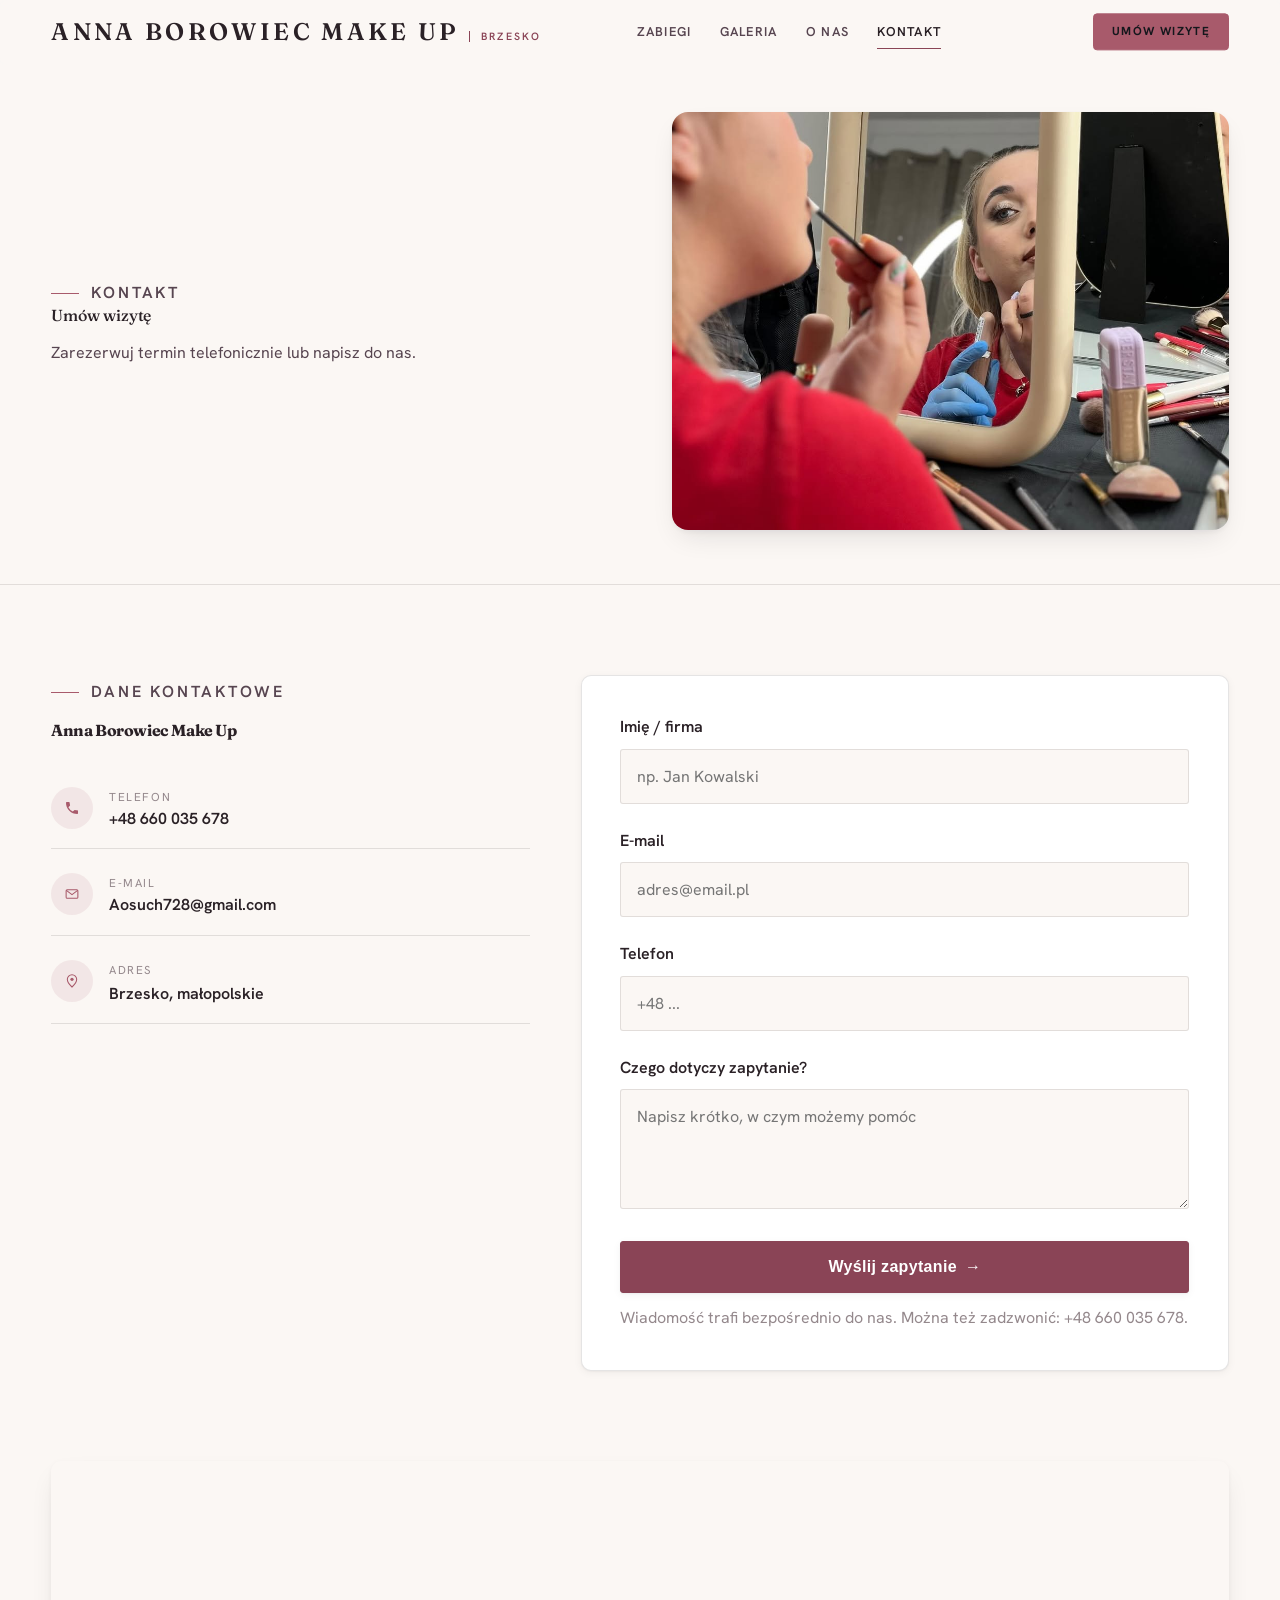
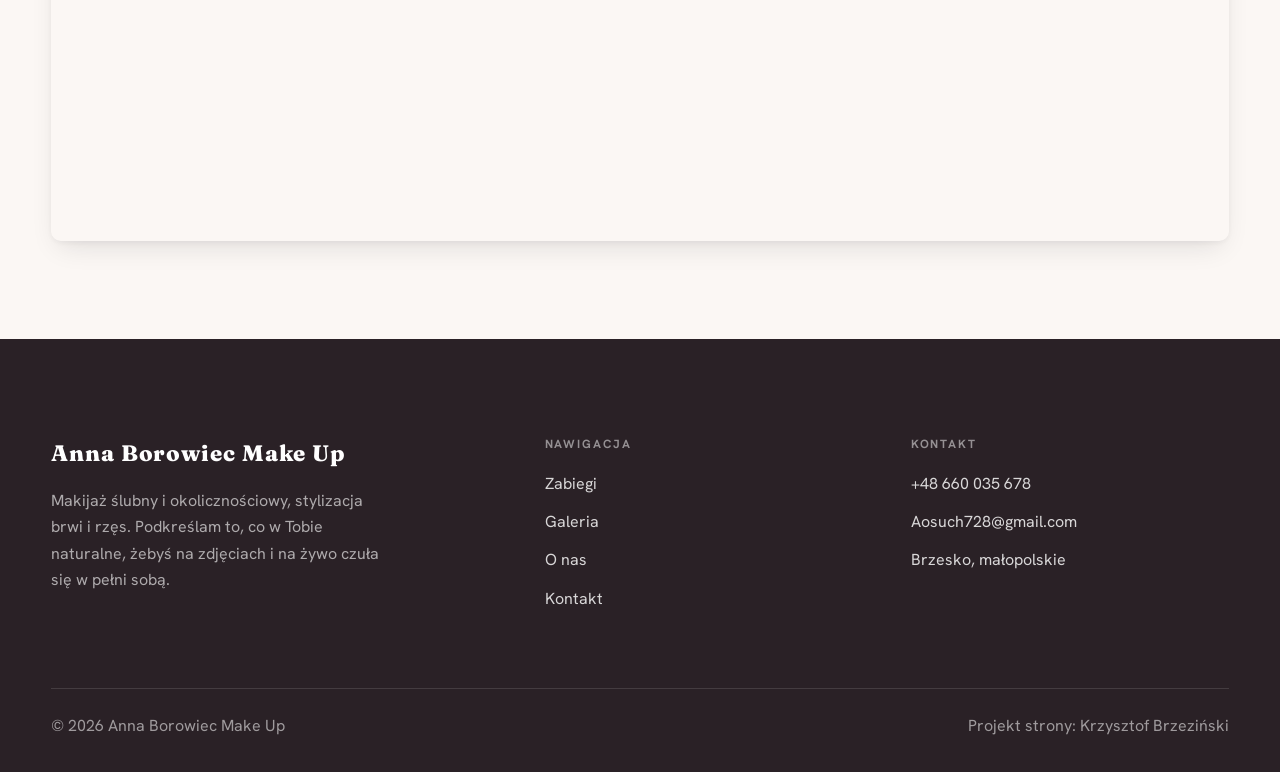
==== kontakt.html @ dfd79455 "Strona demo: anna-borowiec-makeup" ====
<!DOCTYPE html>
<html lang="pl">
<head>
<meta charset="UTF-8">
<meta name="viewport" content="width=device-width, initial-scale=1.0">
<title>Kontakt - Anna Borowiec Make Up</title>
<meta name="description" content="Kontakt Anna Borowiec Make Up - Brzesko, małopolskie">
<link rel="preconnect" href="https://fonts.googleapis.com">
<link rel="preconnect" href="https://fonts.gstatic.com" crossorigin>
<link href="https://fonts.googleapis.com/css2?family=Fraunces:wght@500;600;700&family=Hanken+Grotesk:wght@400;500;600&display=swap" rel="stylesheet">
<link rel="stylesheet" href="assets/styles.css">
</head>
<body>

<header class="nav">
  <div class="wrap nav-inner">
    <a class="brand" href="index.html"><span class="name">Anna Borowiec Make Up</span><span class="sub">Brzesko</span></a>
    <nav class="nav-links">
      <a href="oferta.html">Zabiegi</a>
      <a href="realizacje.html">Galeria</a>
      <a href="o-nas.html">O nas</a>
      <a href="kontakt.html" class="active">Kontakt</a>
      <a href="kontakt.html" class="btn btn-accent">Umów wizytę</a>
    </nav>
    <button class="nav-toggle" aria-label="Menu"><span></span><span></span><span></span></button>
  </div>
</header>

<section class="pagehead pagehead-soft">
  <div class="wrap">
    <figure class="ph-fig reveal"><img src="img/about.jpg" alt="Anna Borowiec Make Up - Umów wizytę" loading="lazy"></figure>
    <div class="ph-copy reveal">
      <span class="eyebrow">Kontakt</span>
      <h1>Umów wizytę</h1>
      <p>Zarezerwuj termin telefonicznie lub napisz do nas.</p>
    </div>
  </div>
</section>
<section>
  <div class="wrap contact-grid">
    <div class="reveal">
      <span class="eyebrow">Dane kontaktowe</span>
      <h2 style="margin:var(--space-4) 0 var(--space-6)">Anna Borowiec Make Up</h2>
      <div class="info-list">
        <div class="info-row"><div class="ic"><svg class="ico-tel" width="16" height="16" viewBox="0 0 24 24" fill="none" aria-hidden="true"><path d="M6.6 10.8a15.5 15.5 0 0 0 6.6 6.6l2.2-2.2a1 1 0 0 1 1-.24 11.4 11.4 0 0 0 3.6.58 1 1 0 0 1 1 1V20a1 1 0 0 1-1 1A17 17 0 0 1 3 4a1 1 0 0 1 1-1h3.5a1 1 0 0 1 1 1c0 1.25.2 2.46.58 3.6a1 1 0 0 1-.25 1l-2.23 2.2Z" fill="currentColor"/></svg></div><div><div class="lbl">Telefon</div><a class="val" href="tel:+48660035678">+48 660 035 678</a></div></div>
        <div class="info-row"><div class="ic"><svg class="ico-mail" width="16" height="16" viewBox="0 0 24 24" fill="none" aria-hidden="true"><rect x="3.2" y="5.5" width="17.6" height="13" rx="1.6" stroke="currentColor" stroke-width="1.6"/><path d="M4 7l8 6 8-6" stroke="currentColor" stroke-width="1.6" stroke-linecap="round" stroke-linejoin="round"/></svg></div><div><div class="lbl">E-mail</div><a class="val" href="mailto:Aosuch728@gmail.com">Aosuch728@gmail.com</a></div></div>
        <div class="info-row"><div class="ic"><svg class="ico-pin" width="16" height="16" viewBox="0 0 24 24" fill="none" aria-hidden="true"><path d="M12 21s7-6.1 7-11.5A7 7 0 0 0 5 9.5C5 14.9 12 21 12 21Z" stroke="currentColor" stroke-width="1.6" fill="none"/><circle cx="12" cy="9.5" r="2.4" fill="currentColor"/></svg></div><div><div class="lbl">Adres</div><div class="val">Brzesko, małopolskie</div></div></div>
      </div>
    </div>
    <div class="reveal">
      <form class="form" action="https://formsubmit.co/Aosuch728@gmail.com" method="POST">
        <input type="hidden" name="_subject" value="Zapytanie ze strony Anna Borowiec Make Up">
        <input type="hidden" name="_captcha" value="false">
        <input type="hidden" name="_template" value="table">
        <div class="fld"><label for="name">Imię / firma</label><input id="name" name="name" type="text" placeholder="np. Jan Kowalski" required></div>
        <div class="fld"><label for="email">E-mail</label><input id="email" name="email" type="email" placeholder="adres@email.pl" required></div>
        <div class="fld"><label for="phone">Telefon</label><input id="phone" name="phone" type="tel" placeholder="+48 ..."></div>
        <div class="fld"><label for="msg">Czego dotyczy zapytanie?</label><textarea id="msg" name="message" placeholder="Napisz krótko, w czym możemy pomóc" required></textarea></div>
        <button type="submit" class="btn btn-accent" style="width:100%;justify-content:center">Wyślij zapytanie <span class="arr">→</span></button>
        <p class="note">Wiadomość trafi bezpośrednio do nas. Można też zadzwonić: +48 660 035 678.</p>
      </form>
    </div>
  </div>
</section>
<section style="padding-top:0">
  <div class="wrap reveal">
    <iframe class="map" title="Anna Borowiec Make Up - Brzesko" src="https://maps.google.com/maps?q=Anna%20Borowiec%20Make%20Up%20Brzesko&z=15&output=embed" loading="lazy" referrerpolicy="no-referrer-when-downgrade"></iframe>
  </div>
</section>

<footer>
  <div class="wrap">
    <div class="foot-grid">
      <div class="foot-brand">
        <div class="name">Anna Borowiec Make Up</div>
        <p>Makijaż ślubny i okolicznościowy, stylizacja brwi i rzęs. Podkreślam to, co w Tobie naturalne, żebyś na zdjęciach i na żywo czuła się w pełni sobą.</p>
      </div>
      <div class="foot-col">
        <h4>Nawigacja</h4>
        <a href="oferta.html">Zabiegi</a>
        <a href="realizacje.html">Galeria</a>
        <a href="o-nas.html">O nas</a>
        <a href="kontakt.html">Kontakt</a>
      </div>
      <div class="foot-col">
        <h4>Kontakt</h4>
        <a href="tel:+48660035678">+48 660 035 678</a>
        <a href="mailto:Aosuch728@gmail.com">Aosuch728@gmail.com</a>
        <p>Brzesko, małopolskie</p>
      </div>
    </div>
    <div class="foot-bot">
      <span>© 2026 Anna Borowiec Make Up</span>
      <span>Projekt strony: Krzysztof Brzeziński</span>
    </div>
  </div>
</footer>
<div class="sticky-reserve"><a class="sr-book" href="kontakt.html">Umów wizytę</a><a class="sr-call" href="tel:+48660035678" aria-label="Zadzwoń"><svg class="ico-tel" width="16" height="16" viewBox="0 0 24 24" fill="none" aria-hidden="true"><path d="M6.6 10.8a15.5 15.5 0 0 0 6.6 6.6l2.2-2.2a1 1 0 0 1 1-.24 11.4 11.4 0 0 0 3.6.58 1 1 0 0 1 1 1V20a1 1 0 0 1-1 1A17 17 0 0 1 3 4a1 1 0 0 1 1-1h3.5a1 1 0 0 1 1 1c0 1.25.2 2.46.58 3.6a1 1 0 0 1-.25 1l-2.23 2.2Z" fill="currentColor"/></svg></a></div>

<script src="assets/main.js"></script>
</body>
</html>
---- assets/styles.css ----
/* ============================================================
   STOLBASZ — premium, architektoniczny B2B fit-out
   Jasna paleta, zero brązu. System wg premium-web-craft.
   Projekt strony: Krzysztof Brzeziński
   ============================================================ */

:root{
  /* PALETA — jasna, architektoniczna, chłodna */
  --paper:#FBF7F4;          /* główne tło */
  --paper-2:#F1E7E4;        /* sekcje alternatywne (chłodny jasny szary) */
  --paper-3:#F1E7E4;        /* delikatne wypełnienia */
  --ink:#2A2126;            /* tekst główny — chłodny grafit */
  --ink-soft:#574550;       /* nagłówki drugorzędne */
  --muted:#94888C;          /* tekst poboczny */
  --line:rgba(42,33,38,.12);/* hairline */
  --accent:#A85A6B;         /* stonowany petrol-slate — jedyny akcent */
  --accent-d:#8A4456;
  --accent-soft:rgba(168,90,107,.10);
  --dark:#2A2126;           /* sekcje ciemne (stopka/CTA) */

  /* ODSTĘPY — skala 4/8 */
  --space-1:4px; --space-2:8px; --space-3:12px; --space-4:16px; --space-5:24px;
  --space-6:32px; --space-7:48px; --space-8:64px; --space-9:96px; --space-10:128px;

  /* TYPOGRAFIA — fluid clamp() */
  --text-sm:clamp(.82rem,.8rem+.1vw,.9rem);
  --text-base:clamp(1rem,.97rem+.15vw,1.1rem);
  --text-lg:clamp(1.12rem,1.05rem+.3vw,1.3rem);
  --text-h3:clamp(1.2rem,1.1rem+.5vw,1.5rem);
  --text-h2:clamp(1.9rem,1.5rem+1.9vw,2.8rem);
  --text-h1:clamp(2.6rem,1.9rem+3.6vw,4.6rem);

  /* PROMIENIE — architektoniczne, raczej ostre */
  --r-sm:3px; --r-md:6px; --r-lg:10px;

  /* RUCH */
  --ease:cubic-bezier(.25,.46,.45,.94); --dur:.24s;

  /* CIENIE — miękkie, warstwowe */
  --sh-sm:0 1px 2px rgba(16,24,32,.04), 0 2px 8px rgba(16,24,32,.05);
  --sh-md:0 2px 6px rgba(16,24,32,.05), 0 12px 28px -8px rgba(16,24,32,.12);
  --sh-lg:0 6px 14px rgba(16,24,32,.07), 0 26px 56px -18px rgba(16,24,32,.22);

  --hairline:1px solid var(--line);

  --font-display:'Fraunces',serif;
  --font-body:'Hanken Grotesk',sans-serif;
}

*{box-sizing:border-box;margin:0;padding:0}
html{scroll-behavior:smooth}
body{
  font-family:var(--font-body);
  font-size:var(--text-base);
  line-height:1.65;
  color:var(--ink);
  background:var(--paper);
  -webkit-font-smoothing:antialiased;
  text-rendering:optimizeLegibility;
}
img{max-width:100%;display:block}
a{color:inherit;text-decoration:none}

.wrap{width:min(92%,1180px);margin-inline:auto}
section{padding-block:clamp(52px,6.5vw,96px)}

h1,h2,h3{font-family:var(--font-display);font-weight:700;line-height:1.08;letter-spacing:-.02em;color:var(--ink)}
h1{font-size:var(--text-h1);letter-spacing:-.035em}
h2{font-size:var(--text-h2);letter-spacing:-.025em}
h3{font-size:var(--text-h3)}
p{max-width:65ch}

.eyebrow{
  font-family:var(--font-body);
  font-size:var(--text-sm);
  font-weight:600;
  letter-spacing:.18em;
  text-transform:uppercase;
  color:var(--accent);
  display:inline-flex;align-items:center;gap:var(--space-3);
}
.eyebrow::before{content:"";width:28px;height:1px;background:var(--accent);display:inline-block}

.muted{color:var(--muted)}
.lead{font-size:var(--text-lg);line-height:1.55;color:var(--ink-soft);max-width:50ch}

/* ---------- BUTTONS ---------- */
.btn{
  display:inline-flex;align-items:center;gap:var(--space-2);
  font-weight:600;font-size:var(--text-sm);letter-spacing:.02em;
  padding:var(--space-4) var(--space-6);
  border-radius:var(--r-sm);
  transition:transform var(--dur) var(--ease),box-shadow var(--dur) var(--ease),background var(--dur) var(--ease);
  cursor:pointer;border:1px solid transparent;
}
.btn-accent{background:var(--accent);color:#fff;box-shadow:var(--sh-sm)}
.btn-accent:hover{background:var(--accent-d);transform:translateY(-2px);box-shadow:var(--sh-md)}
.btn-accent:active{transform:translateY(0);box-shadow:var(--sh-sm)}
.btn-ghost{background:transparent;color:var(--ink);border-color:var(--line)}
.btn-ghost:hover{border-color:var(--accent);color:var(--accent);transform:translateY(-2px)}
.btn-light{background:#fff;color:var(--ink);box-shadow:var(--sh-sm)}
.btn-light:hover{transform:translateY(-2px);box-shadow:var(--sh-md)}
.btn .arr{transition:transform var(--dur) var(--ease)}
.btn:hover .arr{transform:translateX(4px)}

/* ---------- NAV ---------- */
.nav{
  position:sticky;top:0;z-index:50;
  background:color-mix(in srgb,var(--paper) 88%,transparent);
  backdrop-filter:saturate(140%) blur(10px);
  border-bottom:var(--hairline);
}
.nav-inner{display:flex;align-items:center;justify-content:space-between;height:72px}
.brand{display:flex;flex-direction:column;line-height:1}
.brand .name{font-family:var(--font-display);font-weight:800;font-size:1.35rem;letter-spacing:.04em}
.brand .sub{font-size:.62rem;letter-spacing:.34em;text-transform:uppercase;color:var(--muted);margin-top:5px}
.nav-links{display:flex;align-items:center;gap:var(--space-6)}
.nav-links a{font-size:var(--text-sm);font-weight:500;color:var(--ink-soft);position:relative;padding-block:4px;transition:color var(--dur) var(--ease)}
.nav-links a::after{content:"";position:absolute;left:0;bottom:0;width:0;height:1.5px;background:var(--accent);transition:width var(--dur) var(--ease)}
.nav-links a:hover,.nav-links a.active{color:var(--ink)}
.nav-links a:hover::after,.nav-links a.active::after{width:100%}
.nav-links .btn{padding:var(--space-2) var(--space-5)}
/* przyciski w nav: właściwy kolor (przebij .nav-links a) + bez podkreślenia */
.nav-links a.btn-accent{color:#fff}
.nav-links a.btn-ghost,.nav-links a.btn-light{color:var(--ink)}
.nav-links a.btn::after{display:none}
.nav-toggle{display:none;background:none;border:none;cursor:pointer;flex-direction:column;gap:5px;padding:8px}
.nav-toggle span{width:24px;height:2px;background:var(--ink);transition:var(--dur)}

/* ---------- HERO (split) ---------- */
.hero{position:relative;overflow:hidden;border-bottom:var(--hairline)}
.hero-grid{display:grid;grid-template-columns:1.05fr .95fr;gap:clamp(24px,4vw,60px);align-items:center;
  padding-block:clamp(36px,4.5vw,64px)}
.hero-copy .eyebrow{margin-bottom:var(--space-5)}
.hero-copy h1{margin-bottom:var(--space-5)}
.hero-copy .lead{margin-bottom:var(--space-7)}
.hero-actions{display:flex;flex-wrap:wrap;gap:var(--space-4)}
.hero-art{position:relative;aspect-ratio:4/3;border-radius:var(--r-lg);overflow:hidden;box-shadow:var(--sh-lg)}
.hero-art img{width:100%;height:100%;object-fit:cover}
.hero-art::after{content:"";position:absolute;inset:0;background:linear-gradient(180deg,transparent 55%,rgba(18,24,28,.28))}
.hero-badge{position:absolute;left:var(--space-5);bottom:var(--space-5);z-index:2;
  background:rgba(252,252,251,.94);backdrop-filter:blur(4px);
  border-radius:var(--r-md);padding:var(--space-4) var(--space-5);box-shadow:var(--sh-md);max-width:78%}
.hero-badge strong{display:block;font-family:var(--font-display);font-size:1rem;letter-spacing:-.01em}
.hero-badge span{font-size:var(--text-sm);color:var(--muted)}

/* ---------- HERO duży / kinowy (strona główna) ---------- */
.hero-cine{position:relative;min-height:clamp(560px,82vh,840px);min-height:clamp(560px,82svh,840px);display:flex;align-items:center;overflow:hidden;border-bottom:var(--hairline)}
.hero-cine>img{position:absolute;inset:0;width:100%;height:100%;object-fit:cover;z-index:0}
.hero-cine::after{content:"";position:absolute;inset:0;z-index:1;
  background:linear-gradient(95deg,rgba(13,18,23,.86) 0%,rgba(13,18,23,.64) 32%,rgba(13,18,23,.24) 62%,rgba(13,18,23,.04) 100%)}
.hero-cine .wrap{position:relative;z-index:2;padding-block:var(--space-8)}
.hero-cine .hero-copy{max-width:660px}
.hero-cine .eyebrow{color:#fff;margin-bottom:var(--space-5)}
.hero-cine .eyebrow::before{background:#fff}
.hero-cine h1{color:#fff;margin-bottom:var(--space-5);font-size:clamp(2.9rem,2rem+4.4vw,5.2rem)}
.hero-cine .lead{color:rgba(255,255,255,.92);max-width:48ch;margin-bottom:var(--space-7)}
.hero-cine .hero-actions{display:flex;flex-wrap:wrap;gap:var(--space-4)}
@media(max-width:680px){
  .hero-cine{min-height:clamp(520px,76vh,640px);min-height:clamp(520px,76svh,640px);align-items:flex-end}
  .hero-cine::after{background:linear-gradient(0deg,rgba(13,18,23,.9) 6%,rgba(13,18,23,.45) 55%,rgba(13,18,23,.25) 100%)}
  .hero-cine .wrap{padding-bottom:var(--space-9)}
}

/* full-bleed hero variant (podstrony) */
.pagehead{position:relative;min-height:46vh;min-height:46svh;display:flex;align-items:flex-end;overflow:hidden;border-bottom:var(--hairline)}
.pagehead img{position:absolute;inset:0;width:100%;height:100%;object-fit:cover}
.pagehead::after{content:"";position:absolute;inset:0;background:linear-gradient(180deg,rgba(18,24,28,.25),rgba(18,24,28,.62))}
.pagehead .wrap{position:relative;z-index:2;padding-block:var(--space-9);color:#fff}
.pagehead h1{color:#fff;max-width:18ch}
.pagehead .eyebrow{color:#fff}
.pagehead .eyebrow::before{background:#fff}
.pagehead p{color:rgba(255,255,255,.86);margin-top:var(--space-4);max-width:54ch}

/* ---------- STRIP (pasek skrótów / liczby) ---------- */
.strip{background:var(--dark);color:#fff}
.strip .wrap{display:grid;grid-template-columns:repeat(4,1fr);gap:var(--space-6);padding-block:var(--space-8)}
.strip .item .k{font-family:var(--font-display);font-size:clamp(1.6rem,1.2rem+1.4vw,2.4rem);font-weight:800;letter-spacing:-.02em;color:#fff}
.strip .item .v{font-size:var(--text-sm);color:rgba(255,255,255,.66);margin-top:var(--space-2);line-height:1.45}
.strip .item{border-left:2px solid var(--accent);padding-left:var(--space-5)}

/* ---------- SECTION HEAD ---------- */
.head{max-width:48rem;margin-bottom:var(--space-8)}
.head.center{margin-inline:auto;text-align:center}
.head .eyebrow{margin-bottom:var(--space-4)}
.head h2{margin-bottom:var(--space-4)}
.head p{color:var(--muted);font-size:var(--text-lg);line-height:1.55}
.head.center p{margin-inline:auto}

/* ---------- INTRO SPLIT ---------- */
.split{display:grid;grid-template-columns:.92fr 1.08fr;gap:clamp(28px,5vw,80px);align-items:center}
.split.rev{grid-template-columns:1.08fr .92fr}
.split.rev .split-art{order:-1}
.split-art{position:relative;aspect-ratio:5/4;border-radius:var(--r-lg);overflow:hidden;box-shadow:var(--sh-lg)}
.split-art img{width:100%;height:100%;object-fit:cover}
.split-copy h2{margin-bottom:var(--space-5)}
.split-copy p+p{margin-top:var(--space-4)}
.split-copy .btn{margin-top:var(--space-6)}

/* ---------- SERVICES (zakres) ---------- */
.svc-grid{display:grid;grid-template-columns:repeat(auto-fit,minmax(280px,1fr));gap:var(--space-5)}
.svc{background:#fff;border:var(--hairline);border-radius:var(--r-md);padding:var(--space-7) var(--space-6);
  transition:transform var(--dur) var(--ease),box-shadow var(--dur) var(--ease),border-color var(--dur) var(--ease);
  position:relative;overflow:hidden}
.svc::before{content:"";position:absolute;left:0;top:0;width:3px;height:0;background:var(--accent);transition:height var(--dur) var(--ease)}
.svc:hover{transform:translateY(-4px);box-shadow:var(--sh-md);border-color:transparent}
.svc:hover::before{height:100%}
.svc .ic{font-family:var(--font-display);font-size:.8rem;font-weight:700;letter-spacing:.12em;color:var(--accent);margin-bottom:var(--space-4)}
.svc h3{margin-bottom:var(--space-3);font-size:1.22rem}
.svc p{color:var(--muted);font-size:var(--text-base);line-height:1.6}

/* big detailed service rows */
.svc-row{display:grid;grid-template-columns:.8fr 1.2fr;gap:clamp(20px,4vw,60px);align-items:center;padding-block:var(--space-8)}
.svc-row+.svc-row{border-top:var(--hairline)}
.svc-row.rev{grid-template-columns:1.2fr .8fr}
.svc-row.rev .svc-row-art{order:-1}
.svc-row-art{aspect-ratio:4/3;border-radius:var(--r-md);overflow:hidden;box-shadow:var(--sh-md)}
.svc-row-art img{width:100%;height:100%;object-fit:cover}
.svc-row h3{font-size:1.5rem;margin-bottom:var(--space-4)}
.svc-row .num{font-family:var(--font-display);font-size:.85rem;font-weight:700;letter-spacing:.14em;color:var(--accent);display:block;margin-bottom:var(--space-3)}
.svc-row ul{list-style:none;margin-top:var(--space-4);display:flex;flex-direction:column;gap:var(--space-2)}
.svc-row li{position:relative;padding-left:var(--space-5);color:var(--muted);font-size:var(--text-base)}
.svc-row li::before{content:"";position:absolute;left:0;top:.62em;width:8px;height:1px;background:var(--accent)}

/* ---------- GALLERY (realizacje) ---------- */
.gallery{display:grid;grid-template-columns:repeat(12,1fr);gap:var(--space-4);grid-auto-rows:200px}
/* GALERIA MASONRY — pionowe zdjęcia (portrety beauty/wellness) bez przycinania: kolumny, height auto */
.gallery-masonry{column-count:3;column-gap:var(--space-4)}
@media(max-width:900px){.gallery-masonry{column-count:2}}
@media(max-width:560px){.gallery-masonry{column-count:1}}
.gallery-masonry .m-tile{break-inside:avoid;margin:0 0 var(--space-4);padding:0;position:relative;overflow:hidden;border-radius:var(--r-md);border:1px solid var(--line)}
.gallery-masonry .m-tile img{width:100%;height:auto;display:block}
.gallery-masonry .m-tile .cap{position:absolute;left:0;right:0;bottom:0;padding:var(--space-4);color:#fff;background:linear-gradient(0deg,rgba(0,0,0,.55),transparent);font-size:var(--text-sm)}
.tile{position:relative;overflow:hidden;border-radius:var(--r-md);box-shadow:var(--sh-sm);
  transition:transform var(--dur) var(--ease),box-shadow var(--dur) var(--ease)}
.tile img{width:100%;height:100%;object-fit:cover;transition:transform .6s var(--ease)}
.tile:hover{box-shadow:var(--sh-md)}
.tile:hover img{transform:scale(1.05)}
.tile .cap{position:absolute;left:0;right:0;bottom:0;padding:var(--space-5) var(--space-4) var(--space-4);
  background:linear-gradient(transparent,rgba(18,24,28,.78));color:#fff;
  font-size:var(--text-sm);font-weight:600;letter-spacing:.01em;
  opacity:0;transform:translateY(8px);transition:var(--dur) var(--ease)}
.tile:hover .cap{opacity:1;transform:translateY(0)}
.tile .cap small{display:block;font-weight:400;opacity:.78;letter-spacing:.04em;text-transform:uppercase;font-size:.66rem;margin-top:3px}
/* bento spans */
.t-wide{grid-column:span 6}
.t-tall{grid-column:span 6;grid-row:span 2}
.t-std{grid-column:span 6}
.t-third{grid-column:span 4}
.t-two3{grid-column:span 8}

/* ---------- TRUST / WIARYGODNOŚĆ ---------- */
.trust{background:var(--paper-2)}
.trust-grid{display:grid;grid-template-columns:repeat(auto-fit,minmax(240px,1fr));gap:var(--space-5);margin-top:var(--space-7)}
.trust-card{background:#fff;border-radius:var(--r-md);padding:var(--space-7) var(--space-6);box-shadow:var(--sh-sm);border-top:3px solid var(--accent)}
.trust-card .big{font-family:var(--font-display);font-size:clamp(1.8rem,1.3rem+1.6vw,2.6rem);font-weight:800;letter-spacing:-.02em;color:var(--ink);line-height:1}
.trust-card h3{font-size:1.12rem;margin:var(--space-3) 0 var(--space-2)}
.trust-card p{color:var(--muted);font-size:var(--text-base);line-height:1.55}

/* ---------- CTA band ---------- */
.cta{background:var(--dark);color:#fff;position:relative;overflow:hidden}
.cta .wrap{display:grid;grid-template-columns:1.4fr .6fr;gap:var(--space-7);align-items:center;position:relative;z-index:2}
.cta h2{color:#fff;max-width:20ch}
.cta p{color:rgba(255,255,255,.74);margin-top:var(--space-4)}
.cta-actions{display:flex;flex-direction:column;gap:var(--space-3);align-items:flex-start}
.cta::before{content:"";position:absolute;right:-80px;top:-80px;width:360px;height:360px;border-radius:50%;
  background:radial-gradient(circle,var(--accent-soft),transparent 70%)}

/* ---------- CONTACT ---------- */
.contact-grid{display:grid;grid-template-columns:.85fr 1.15fr;gap:clamp(28px,4vw,56px);align-items:start}
.info-list{display:flex;flex-direction:column;gap:var(--space-2)}
.info-row{display:flex;gap:var(--space-4);align-items:flex-start;padding-block:var(--space-4);border-bottom:var(--hairline)}
.info-row .ic{flex:none;width:42px;height:42px;display:grid;place-items:center;border-radius:50%;
  background:var(--accent-soft);color:var(--accent);font-size:1.05rem}
.info-row .lbl{font-size:.72rem;letter-spacing:.14em;text-transform:uppercase;color:var(--muted)}
.info-row .val{font-weight:600;font-size:var(--text-base);margin-top:2px}
.info-row a.val:hover{color:var(--accent)}
.map{border:none;border-radius:var(--r-lg);box-shadow:var(--sh-md);width:100%;height:100%;min-height:380px;filter:grayscale(.2) contrast(1.02)}
.form{background:#fff;border:var(--hairline);border-radius:var(--r-lg);padding:clamp(24px,3vw,40px);box-shadow:var(--sh-sm)}
.form .fld{margin-bottom:var(--space-5)}
.form label{display:block;font-size:var(--text-sm);font-weight:600;margin-bottom:var(--space-2)}
.form input,.form textarea{width:100%;font-family:inherit;font-size:var(--text-base);color:var(--ink);
  padding:var(--space-4);border:var(--hairline);border-radius:var(--r-sm);background:var(--paper);transition:border-color var(--dur)}
.form input:focus,.form textarea:focus{outline:none;border-color:var(--accent);background:#fff}
.form textarea{resize:vertical;min-height:120px}
.form .note{font-size:var(--text-sm);color:var(--muted);margin-top:var(--space-3)}

/* ---------- FOOTER ---------- */
footer{background:var(--dark);color:#fff;padding-block:var(--space-9) var(--space-6)}
.foot-grid{display:grid;grid-template-columns:1.4fr 1fr 1fr;gap:var(--space-7);margin-bottom:var(--space-8)}
.foot-brand .name{font-family:var(--font-display);font-weight:800;font-size:1.4rem;letter-spacing:.04em}
.foot-brand p{color:rgba(255,255,255,.62);margin-top:var(--space-4);font-size:var(--text-base);max-width:38ch}
.foot-col h4{font-size:.74rem;letter-spacing:.16em;text-transform:uppercase;color:rgba(255,255,255,.5);margin-bottom:var(--space-4)}
.foot-col a,.foot-col p{display:block;color:rgba(255,255,255,.82);font-size:var(--text-base);margin-bottom:var(--space-3)}
.foot-col a:hover{color:#fff}
.foot-bot{border-top:1px solid rgba(255,255,255,.12);padding-top:var(--space-5);display:flex;justify-content:space-between;flex-wrap:wrap;gap:var(--space-3);
  font-size:var(--text-sm);color:rgba(255,255,255,.55)}
.foot-bot a:hover{color:#fff}

/* ---------- REVEAL ---------- */
.reveal{opacity:0;transform:translateY(22px);transition:opacity .6s var(--ease),transform .6s var(--ease)}
.reveal.in{opacity:1;transform:none}

/* ---------- RESPONSIVE ---------- */
@media(max-width:920px){
  .hero-grid,.split,.split.rev,.svc-row,.svc-row.rev,.cta .wrap,.contact-grid,.foot-grid{grid-template-columns:1fr}
  .split.rev .split-art,.svc-row.rev .svc-row-art{order:0}
  .hero-art{aspect-ratio:16/10;max-height:420px}
  .strip .wrap{grid-template-columns:repeat(2,1fr);gap:var(--space-7)}
  .gallery{grid-auto-rows:180px}
  .t-wide,.t-tall,.t-std,.t-third,.t-two3{grid-column:span 6}
  .t-tall{grid-row:span 1}
  .cta-actions{flex-direction:row;flex-wrap:wrap}
  .foot-grid{gap:var(--space-6)}
}
@media(max-width:680px){
  .nav-links{position:fixed;inset:72px 0 auto 0;background:var(--paper);flex-direction:column;align-items:stretch;
    gap:0;padding:var(--space-4) 6%;border-bottom:var(--hairline);box-shadow:var(--sh-md);
    transform:translateY(-120%);transition:transform var(--dur) var(--ease)}
  .nav-links.open{transform:translateY(0)}
  .nav-links a{padding-block:var(--space-4);border-bottom:var(--hairline)}
  .nav-links .btn{margin-top:var(--space-3);justify-content:center}
  .nav-toggle{display:flex}
  .strip .wrap{grid-template-columns:1fr}
  .gallery{grid-template-columns:repeat(6,1fr)}
  .foot-grid{grid-template-columns:1fr}
}
@media(prefers-reduced-motion:reduce){
  *{animation-duration:.01ms!important;transition:none!important}
  .reveal{opacity:1!important;transform:none!important}
  html{scroll-behavior:auto}
}

/* ============================================================
   PREMIUM LAYER — destylat deep-researchu branż (anty-AI, spokój).
   Zmienne STOLBASZ (--accent/--ink/--paper/--line/--dark). Ruch ledwo
   zauważalny, krzywa cubic-bezier(.16,.84,.44,1); prefers-reduced-motion
   pokryte blanketem wyżej. Karty hairline zamiast cieni = #1 sygnał „nie-AI".
   ============================================================ */

/* więcej oddechu między sekcjami (liderzy: 110-130px) */
section{padding-block:clamp(64px,8vw,128px)}

/* 1) Aksamitny reveal — dłuższa, miękka krzywa zamiast „skoku" */
.reveal{transition:opacity .9s cubic-bezier(.16,.84,.44,1),transform .9s cubic-bezier(.16,.84,.44,1);will-change:opacity,transform}
/* stagger TYLKO w galerii (tam pozycja = porządek dzieci) */
.gallery .reveal:nth-child(2){transition-delay:.07s}
.gallery .reveal:nth-child(3){transition-delay:.14s}
.gallery .reveal:nth-child(4){transition-delay:.21s}
.gallery .reveal:nth-child(5){transition-delay:.28s}
.gallery .reveal:nth-child(6){transition-delay:.35s}

/* 2) Hero STATYCZNY na .hero-cine — Ken Burns CAŁKIEM WYŁĄCZONY 26.06 (3. zgłoszenie Szymona).
   GENEZA: animowanie scale na <img> hero z teksturami (cegły/framugi) re-samplinguje obraz
   klatka po klatce → na części ekranów drobne drganie/shimmer = „heroshot się trzęsie".
   translateY usunięto wcześniej, scale-only + will-change/GPU NIE wystarczyły do GWARANCJI gładkości.
   Krzysztof zażądał pewności („make sure, że błąd się nie pojawi") > efekt. Zero animacji = 0% drgania.
   Delikatny zoom zostaje TYLKO w pełnoekranowych hero gastro/studio (hg-bg/hs-bg — tło, inny
   mechanizm, chwalone, nigdy nie zgłaszane). NIE wracać do KB na .hero-cine bez realnego testu
   na sprzęcie klienta — to ryzyko regresji „trzęsienia”. */
/* BEZPIECZNY "wow" na hero = jednorazowy FADE-IN (opacity), nie zoom.
   opacity nie dotyka bitmapy → gładkie na KAŻDYM zdjęciu/ekranie/GPU, zero ryzyka migotania.
   Geometryczny ruch (scale/translate) na .hero-cine jest ZAKAZANY (bramka pilnuje). */
@keyframes heroFade{from{opacity:0}to{opacity:1}}
.hero-cine>img{transform:none;animation:heroFade 1.1s ease-out both}

/* 3) Akcentowy hairline pod nagłówkiem sekcji, który „rysuje się" przy wejściu */
.head h2{position:relative;padding-bottom:18px}
.head h2::after{content:"";position:absolute;left:0;bottom:0;height:1px;width:0;background:var(--accent);transition:width 1s cubic-bezier(.16,.84,.44,1) .15s}
.head.center h2::after{left:50%;transform:translateX(-50%)}
.head.reveal.in h2::after,.head.center.reveal.in h2::after{width:54px}

/* 4) Karty HAIRLINE zamiast cieni/zaokrągleń (najmocniejszy anty-AI detal) */
.svc{background:transparent;border:1px solid var(--line);border-radius:var(--r-sm);box-shadow:none}
.svc:hover{box-shadow:none;border-color:var(--accent);transform:translateY(-3px)}
.trust-card{background:transparent;box-shadow:none;border:1px solid var(--line);border-top:2px solid var(--accent);border-radius:var(--r-sm)}
.tile{box-shadow:none;border-radius:var(--r-sm)}
.tile:hover{box-shadow:none}

/* 5) Sticky-nav kondensuje się po przewinięciu (sygnał dopracowania) */
.nav{transition:box-shadow .4s ease,background .4s ease}
.nav.is-stuck{box-shadow:0 1px 0 var(--line),0 14px 30px -24px rgba(0,0,0,.45)}
.nav-inner{transition:height .35s var(--ease)}
.nav.is-stuck .nav-inner{height:60px}

/* 6) MANIFESTO — pełnoekranowy cytat-bohater (zastępuje generyczne „Dlaczego my") */
.manifesto{background:var(--paper-2);text-align:center}
.manifesto .wrap{max-width:60rem}
.manifesto p{font-family:var(--font-display);font-style:italic;font-size:clamp(1.6rem,1rem+2.4vw,2.8rem);line-height:1.32;color:var(--ink-soft);margin-inline:auto;max-width:26ch;position:relative;padding-top:var(--space-8)}
.manifesto p::before{content:"";position:absolute;top:0;left:50%;transform:translateX(-50%);width:54px;height:1px;background:var(--accent)}
.manifesto p span{color:var(--accent);font-style:italic}

/* 7) GATEWAYS — 3 duże bramy-zdjęcia (zamiast paska menu usług) */
.gateways{display:grid;grid-template-columns:repeat(3,1fr);gap:var(--space-4)}
.gateway{position:relative;aspect-ratio:3/4;overflow:hidden;border-radius:var(--r-sm);display:block}
.gateway img{width:100%;height:100%;object-fit:cover;transition:transform .8s var(--ease),filter .5s var(--ease)}
.gateway::after{content:"";position:absolute;inset:0;background:linear-gradient(180deg,transparent 38%,rgba(18,24,28,.74))}
.gateway:hover img{transform:scale(1.05);filter:brightness(1.05)}
.gateway .g-ttl{position:absolute;left:0;right:0;bottom:0;z-index:2;padding:var(--space-6) var(--space-5);color:#fff;font-family:var(--font-display);font-size:1.45rem;letter-spacing:-.01em;line-height:1.15}
.gateway .g-ttl small{display:block;font-family:var(--font-body);font-size:var(--text-sm);font-weight:400;opacity:.82;letter-spacing:.03em;margin-top:5px}
@media(max-width:760px){.gateways{grid-template-columns:1fr}.gateway{aspect-ratio:16/10}}

/* 8) LOGO klienta w nagłówku (gdy podane --logo) */
.brand-logo{height:40px;width:auto;max-width:220px;object-fit:contain;display:block}
.nav.is-stuck .brand-logo{height:34px}
@media(max-width:680px){.brand-logo{height:32px}}

/* === rodzina: wellness === */
/* ============================================================
   RODZINA: WELLNESS (beauty / spa / head spa / masaż / kosmetologia)
   Doklejane NA WIERZCH base.css. Skin beauty (Fraunces + śliwka) lub spa (Marcellus + złoto).
   Filozofia: ATMOSFERA + ZADBANIE O SIEBIE + "Umów wizytę". Miękko, zmysłowo, spokojnie.
   Tokeny TYLKO istniejące. Ceny/zabiegi/specjaliści/before-after tylko realne.
   ============================================================ */

/* --- Miększe, eleganckie karty --- */
.svc,.trust-card,.tile,.gateway,.split-art,.svc-row-art{border-radius:var(--r-lg)}

/* --- CENNIK / ZABIEGI (kategorie; ceny tylko gdy realne) - reuzyte z gastro --- */
.menu-sec{background:var(--paper-2)}
.menu-cats{display:grid;grid-template-columns:repeat(2,1fr);gap:var(--space-7) var(--space-8);max-width:62rem;margin:0 auto}
.menu-cat{border-top:1px solid var(--accent);padding-top:var(--space-4)}
.menu-cat h3{font-family:var(--font-display);font-size:1.35rem;letter-spacing:.01em;margin-bottom:var(--space-3)}
.menu-cat p{color:var(--muted);font-size:var(--text-base);line-height:1.65}
.menu-note{text-align:center;color:var(--muted);font-size:var(--text-sm);margin-top:var(--space-8);max-width:52ch;margin-inline:auto}
@media(max-width:760px){.menu-cats{grid-template-columns:1fr;gap:var(--space-6)}}

/* --- ZESPÓŁ / SPECJALISTKI (renderowane TYLKO z realnych danych) - reuzyte z kliniki --- */
.zespol-grid{display:grid;grid-template-columns:repeat(auto-fit,minmax(15rem,1fr));gap:var(--space-6)}
.doc{margin:0;background:var(--paper);border:1px solid var(--line);border-radius:var(--r-lg);overflow:hidden;
  transition:transform .3s var(--ease),box-shadow .3s var(--ease)}
.doc:hover{transform:translateY(-5px);box-shadow:var(--sh-md)}
.doc-photo{aspect-ratio:4/5;overflow:hidden;background:var(--paper-2)}
.doc-photo img{width:100%;height:100%;object-fit:cover;transition:transform .6s var(--ease)}
.doc:hover .doc-photo img{transform:scale(1.04)}
.doc figcaption{padding:var(--space-5)}
.doc-role{display:inline-block;font-size:.72rem;font-weight:700;letter-spacing:.14em;text-transform:uppercase;
  color:var(--accent);margin-bottom:var(--space-2)}
.doc-name{font-family:var(--font-display);font-size:1.15rem;margin-bottom:var(--space-2);line-height:1.2}
.doc-bio{color:var(--muted);font-size:var(--text-sm);line-height:1.55}

/* --- STICKY "Umów wizytę" (mobile) --- */
.sticky-reserve{display:none}
@media(max-width:820px){
  .sticky-reserve{display:flex;position:fixed;left:0;right:0;bottom:0;z-index:90;
    background:var(--line);box-shadow:0 -6px 20px -10px rgba(0,0,0,.4)}
  .sticky-reserve a{padding:15px 8px;text-align:center;font-weight:700;font-size:.95rem;letter-spacing:.01em}
  .sr-book{flex:1;background:var(--accent);color:#fff}
  .sr-call{width:60px;background:var(--paper);color:var(--ink);font-size:1.15rem;border-left:1px solid var(--line)}
  body{padding-bottom:56px}
}

/* ============================================================
   FAZA 3 - OSOBNY UKŁAD WELLNESS (research wf_840d7930 + krytyka z policzonym WCAG). Doklejane na wierzch.
   Tożsamość: SPOKÓJ / ODDECH / ZMYSŁOWOŚĆ - jasno, miękko, editorialowo. Przeciwieństwo techniki DOM i dramatu AUTO.
   ============================================================ */

/* --- P0 KONTRAST (krytyka policzyła WCAG na skórkach): naprawy, bo predeploy NIE testuje kontrastu --- */
/* CTA na akcencie: spa złoto #B0894B + biel = 3.22 FAIL -> tło accent-d (ciemniejsze) = PASS */
.btn-accent{background:var(--accent-d);border-color:var(--accent-d);color:#fff}
.btn-accent:hover{background:var(--accent);border-color:var(--accent);color:#fff}
.sticky-reserve .sr-book{background:var(--accent-d);color:#fff}
/* eyebrow TEKST = ink-soft (akcent jako tekst na cream pada 2.5-2.9); kreska ::before zostaje akcentowa (dekoracja) */
.eyebrow{color:var(--ink-soft)}
.eyebrow::before{background:var(--accent)}
/* opisy mutedem na paper-2 padają (2.8-2.9) -> ink-soft */
.menu-cat p,.menu-note,.doc-bio,.cn-desc,.ryt-copy p{color:var(--ink-soft)}

/* --- Miękkie krzywizny: cap 16px (nie 22 = "karta z apki"); delikatny hover (bez ostrego lift) --- */
.svc,.trust-card,.tile,.gateway,.split-art,.svc-row-art,.doc,.hs-fig,.ph-fig{border-radius:16px}
.doc:hover{transform:translateY(-3px);box-shadow:var(--sh-sm)}
section{padding-block:clamp(74px,10vh,124px)}   /* nieco więcej oddechu niż reszta rodzin */

/* (NAV usunięty - generuje go silnik multipage.py: _nav_css + sekcja "NAV NOBU (silnik): wellness") */

/* === HERO WELLNESS: editorial SPLIT na bieli, zdjęcie OPRAWIONE (offset passe-partout), STATYCZNE (bez Ken Burns) === */
.hero-spa{position:relative;background:var(--paper);padding-top:clamp(6.5rem,12vh,9rem);padding-bottom:clamp(3rem,8vh,6rem)}
.hero-spa .wrap{display:grid;grid-template-columns:1.05fr 1fr;gap:clamp(2rem,5vw,5rem);align-items:center}
.hs-copy{max-width:46ch}
.hs-claim{font-family:var(--font-display);font-weight:500;line-height:1.06;letter-spacing:-.005em;
  font-size:clamp(2.3rem,1.7rem+3vw,3.9rem);color:var(--ink);margin:var(--space-4) 0 var(--space-5)}
.hs-lead{color:var(--ink-soft);font-size:var(--text-lg);line-height:1.6;max-width:44ch;margin-bottom:var(--space-7)}
.hs-cta{border-radius:999px}
.hs-rating{margin-top:var(--space-5);color:var(--ink-soft);font-weight:600;letter-spacing:.01em;font-size:var(--text-sm)}
.hs-fig{position:relative;aspect-ratio:4/5;border-radius:16px;overflow:hidden;box-shadow:var(--sh-lg);isolation:isolate}
.hs-fig img{width:100%;height:100%;object-fit:cover;display:block}   /* hero = EAGER (bez lazy), STATYCZNE - bez animacji scale */
.hs-fig::after{content:"";position:absolute;inset:0;border:1px solid rgba(255,255,255,.5);border-radius:16px;pointer-events:none} /* delikatne passe-partout wewnątrz */
.hero-spa::before{content:"";position:absolute;right:clamp(1rem,4vw,3rem);top:clamp(5.5rem,11vh,8rem);bottom:clamp(2.5rem,7vh,5rem);
  width:min(38%,30rem);border:1px solid color-mix(in srgb,var(--accent) 40%,transparent);border-radius:16px;transform:translate(14px,14px);z-index:0;pointer-events:none} /* offsetowa ramka „matted print" za zdjęciem - sygnatura, nie zwykły split */
.hero-spa .wrap{position:relative;z-index:1}
@media(max-width:860px){
  .hero-spa .wrap{grid-template-columns:1fr;gap:var(--space-7)}
  .hs-fig{aspect-ratio:5/4;order:-1}
  .hero-spa::before{display:none}                /* offset-ramka tylko desktop (anty horizontal-scroll na mobile) */
}

/* === RYTUAŁ: naprzemienne editorialowe wiersze (zdjęcie + duży serif-numerał), hairline między - WŁASNY układ === */
.ryt-list{margin-top:var(--space-8);display:flex;flex-direction:column}
.ryt-row{display:grid;grid-template-columns:1fr 1fr;gap:clamp(1.6rem,4vw,4rem);align-items:center;
  padding-block:clamp(2rem,4vh,3.2rem);border-top:1px solid var(--line)}
.ryt-row:last-child{border-bottom:1px solid var(--line)}
.ryt-row:nth-child(even) .ryt-fig{order:2}        /* naprzemienność: zdjęcie raz lewo raz prawo */
.ryt-fig{margin:0;aspect-ratio:5/4;border-radius:16px;overflow:hidden;background:var(--paper-2)}
.ryt-fig img{width:100%;height:100%;object-fit:cover}
.ryt-no{display:block;font-family:var(--font-display);font-weight:500;font-size:clamp(2.4rem,4vw,3.6rem);
  line-height:1;color:var(--accent);opacity:.55;margin-bottom:var(--space-3)}
.ryt-copy h3{font-family:var(--font-display);font-weight:500;font-size:clamp(1.4rem,2.4vw,1.9rem);letter-spacing:-.01em;margin-bottom:var(--space-3)}
.ryt-copy p{font-size:var(--text-base);line-height:1.65;max-width:42ch}
@media(max-width:760px){.ryt-row{grid-template-columns:1fr;gap:var(--space-5)}.ryt-row .ryt-fig{order:-1!important}}

/* === CENNIK WELLNESS: editorialowa LISTA zabiegów (wiersze hairline), NIE siatka gastro === */
.cennik{max-width:60rem;margin:var(--space-8) auto 0;display:flex;flex-direction:column}
.cennik-row{display:grid;grid-template-columns:minmax(12rem,1fr) 1.6fr;gap:clamp(1rem,3vw,3rem);
  padding-block:var(--space-5);border-top:1px solid var(--line);align-items:baseline}
.cennik-row:last-child{border-bottom:1px solid var(--line)}
.cn-name h3{font-family:var(--font-display);font-weight:500;font-size:1.3rem;letter-spacing:-.005em;line-height:1.2}
.cn-desc{color:var(--ink-soft);font-size:var(--text-base);line-height:1.6}
@media(max-width:680px){.cennik-row{grid-template-columns:1fr;gap:var(--space-2)}}

/* === PAGEHEAD JASNY (wellness): cream + ink + zdjęcie oprawione (reset ciemnego base .pagehead) === */
.pagehead-soft{min-height:0;overflow:visible;background:var(--paper);border-bottom:1px solid var(--line);
  padding-top:clamp(7rem,12vh,9.5rem);padding-bottom:clamp(2.5rem,6vh,4.5rem);display:block}
.pagehead-soft::after{display:none}
.pagehead-soft .wrap{position:relative;z-index:1;display:grid;grid-template-columns:1fr 1fr;gap:clamp(2rem,5vw,4.5rem);
  align-items:center;color:var(--ink);padding-block:0}
.pagehead-soft h1{color:var(--ink);font-family:var(--font-display);font-weight:500;letter-spacing:-.01em;max-width:16ch}
.pagehead-soft .eyebrow{color:var(--ink-soft)}
.pagehead-soft .eyebrow::before{background:var(--accent)}
.pagehead-soft p{color:var(--ink-soft);margin-top:var(--space-4);max-width:46ch}
.pagehead-soft .ph-fig{margin:0;aspect-ratio:4/3;border-radius:16px;overflow:hidden;box-shadow:var(--sh-md)}
.pagehead-soft .ph-fig img{width:100%;height:100%;object-fit:cover}
.pagehead-soft .ph-copy{order:-1}   /* figure PIERWSZE w DOM (blur-guard) -> copy wizualnie z lewej przez order */
@media(max-width:860px){.pagehead-soft .wrap{grid-template-columns:1fr}.pagehead-soft .ph-copy{order:0}.pagehead-soft .ph-fig{aspect-ratio:16/10}}

/* === VOUCHER: miękki blush-band (JEDEN akcentowy band na stronie, nie co druga sekcja) === */
.voucher{background:color-mix(in srgb,var(--accent) 9%,var(--paper));text-align:center}
.voucher h2{font-family:var(--font-display);font-weight:500}
.voucher .wrap{max-width:52rem}

/* === RYTM TŁA: cennik wraca na cream (nie paper-2), żeby blush-voucher był jedynym akcentem === */
.menu-sec{background:var(--paper)}

/* === NAV NOBU (silnik): wellness === */
.nav{position:fixed;left:0;right:0;backdrop-filter:none;border-bottom:1px solid transparent;z-index:100;transition:transform .35s var(--ease),background .35s ease,box-shadow .35s ease}
.nav.nav-hidden{transform:translateY(-100%)}
.nav.is-stuck{background:transparent;box-shadow:none;border-bottom-color:transparent}
.nav.is-stuck .nav-inner{height:64px}
.nav .brand{flex-direction:row;align-items:baseline;gap:.6rem;line-height:1}
.nav .brand .name{font-family:var(--font-display);font-weight:600;font-size:1.5rem;text-transform:uppercase;letter-spacing:.14em}
.nav .brand .sub{margin-top:0;padding-left:.65rem;border-left:1px solid currentColor;font-size:.66rem;font-weight:600;letter-spacing:.22em;text-transform:uppercase}
.nav .nav-links a{font-size:.8rem;font-weight:600;text-transform:uppercase;letter-spacing:.1em;padding-block:6px}
.nav .nav-links a::after{height:1px}
.nav .nav-links a.btn-accent{font-size:.73rem;font-weight:700;text-transform:uppercase;letter-spacing:.12em;padding:.5rem 1.1rem;border-radius:4px;box-shadow:none}
.nav .nav-links a.btn-accent:hover{transform:none;box-shadow:none}
.nav .nav-links a.btn-accent{background:var(--accent);border:1px solid var(--accent);color:#14171c}
.nav .nav-links a.btn-accent:hover{background:var(--accent);border-color:var(--accent);color:#14171c;filter:brightness(1.07)}
.nav{background:color-mix(in srgb,var(--paper) 82%,transparent);backdrop-filter:saturate(140%) blur(10px)}
.nav .brand .name{color:var(--ink)}
.nav .brand .sub{color:var(--accent-d)}
.nav .nav-links a:not(.btn-accent){color:var(--ink-soft)}
.nav .nav-links a:not(.btn-accent):hover,.nav .nav-links a.active:not(.btn-accent){color:var(--ink)}
.nav .nav-links a:not(.btn-accent)::after{background:var(--accent-d)}
.nav .nav-toggle span{background:var(--ink)}
.nav.nav-solid{background:color-mix(in srgb,var(--paper) 96%,transparent);border-bottom:var(--hairline);box-shadow:0 10px 30px -24px rgba(0,0,0,.25)}
.nav.nav-hidden{box-shadow:none}
@media(min-width:681px){
.nav .nav-inner{position:relative;height:64px}
.nav .nav-links{flex:1;justify-content:center;gap:clamp(1rem,2.2vw,1.9rem);padding-right:12rem}
.nav .nav-links a.btn-accent{position:absolute;right:0;top:50%;transform:translateY(-50%);margin:0}
}
@media(max-width:680px){
.nav .nav-links:not(.open){transform:translateY(-160%);visibility:hidden}
.nav .nav-links.open{visibility:visible}
.nav .brand .name{font-size:1.12rem;letter-spacing:.1em}
.nav .brand .sub{display:none}
.nav .brand{min-width:0;overflow:hidden}
}

/* === focal-point zdjęć (smartcrop) — cover nie utnie twarzy/obiektu === */
img[src$="/about.jpg"]{object-position:50% 68%}
[style*="about.jpg"]{background-position:50% 68%}
img[src$="/g1.jpg"]{object-position:52% 39%}
[style*="g1.jpg"]{background-position:52% 39%}
img[src$="/g3.jpg"]{object-position:50% 36%}
[style*="g3.jpg"]{background-position:50% 36%}
img[src$="/g4.jpg"]{object-position:52% 25%}
[style*="g4.jpg"]{background-position:52% 25%}
img[src$="/g6.jpg"]{object-position:50% 32%}
[style*="g6.jpg"]{background-position:50% 32%}
img[src$="/g7.jpg"]{object-position:50% 40%}
[style*="g7.jpg"]{background-position:50% 40%}
img[src$="/g8.jpg"]{object-position:50% 36%}
[style*="g8.jpg"]{background-position:50% 36%}
img[src$="/g10.jpg"]{object-position:67% 50%}
[style*="g10.jpg"]{background-position:67% 50%}
img[src$="/g11.jpg"]{object-position:38% 50%}
[style*="g11.jpg"]{background-position:38% 50%}
img[src$="/g12.jpg"]{object-position:58% 52%}
[style*="g12.jpg"]{background-position:58% 52%}
img[src$="/g13.jpg"]{object-position:38% 50%}
[style*="g13.jpg"]{background-position:38% 50%}
img[src$="/g14.jpg"]{object-position:35% 52%}
[style*="g14.jpg"]{background-position:35% 52%}
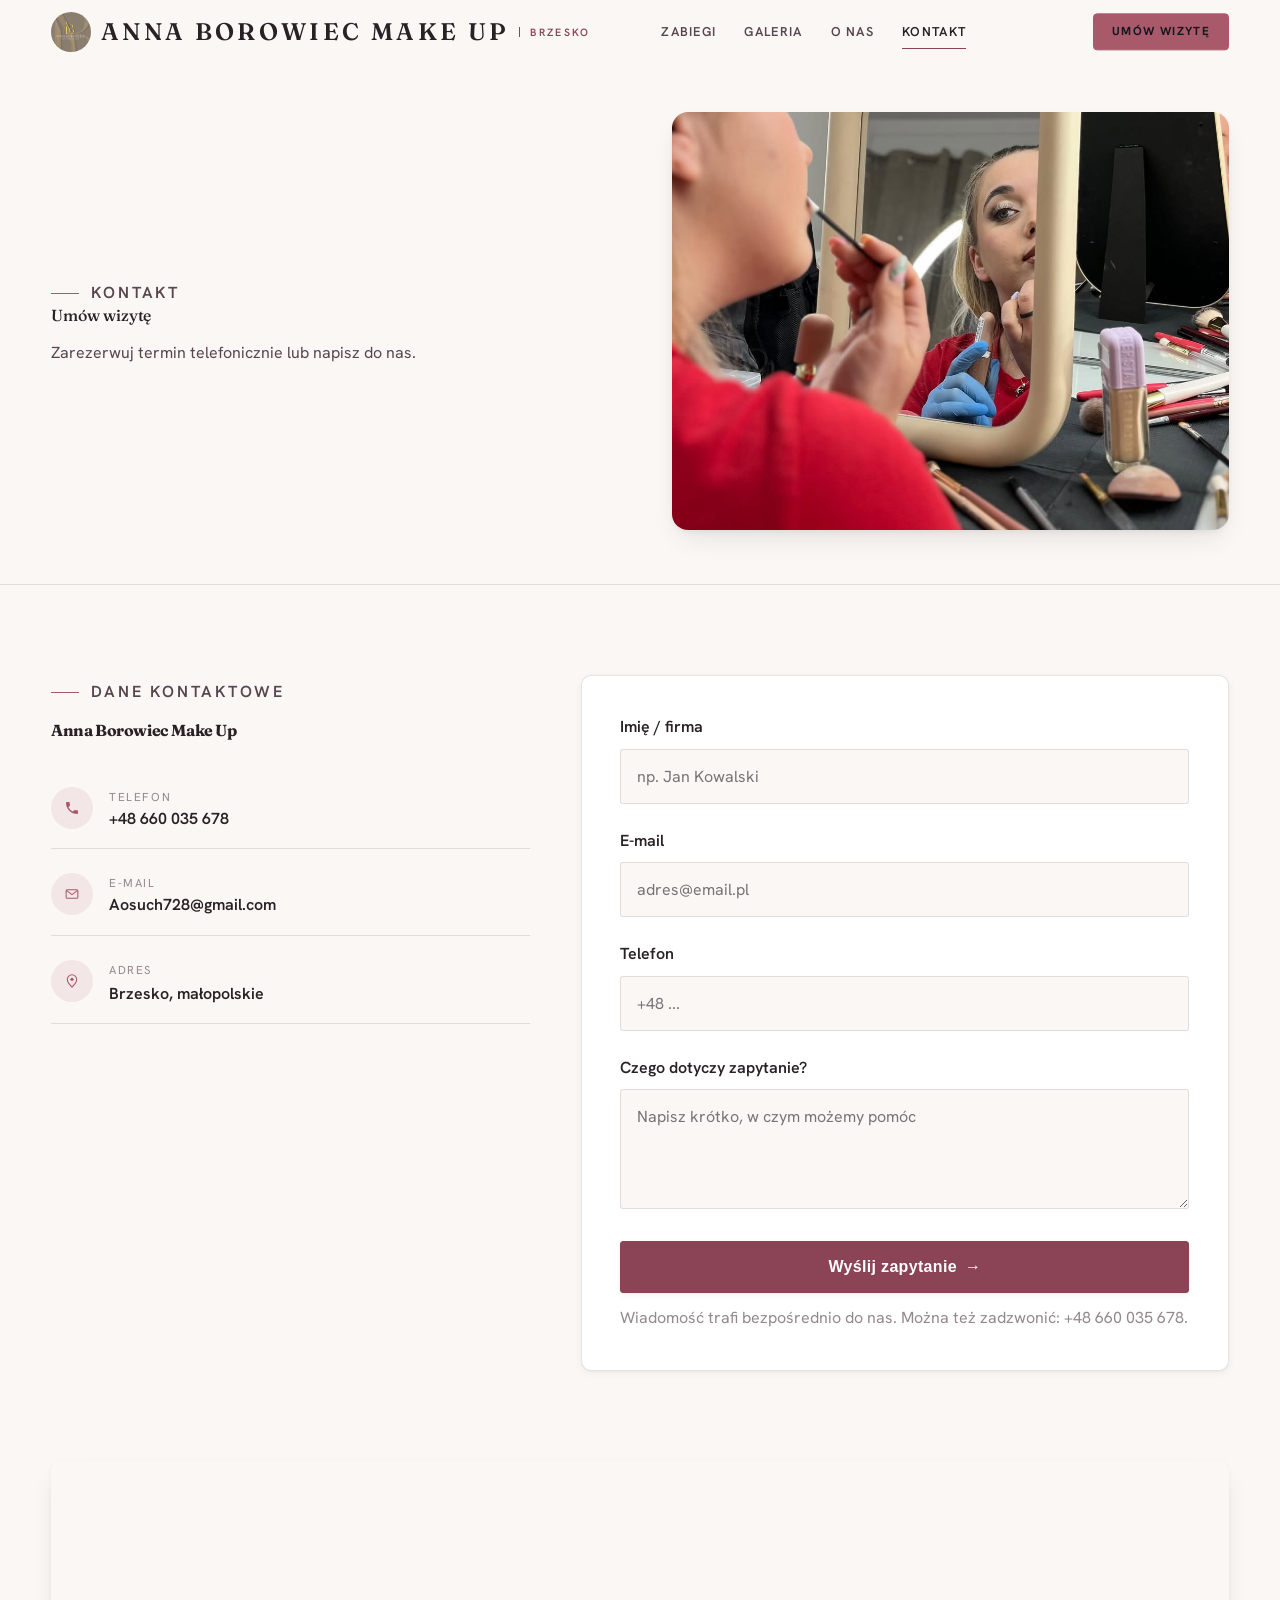
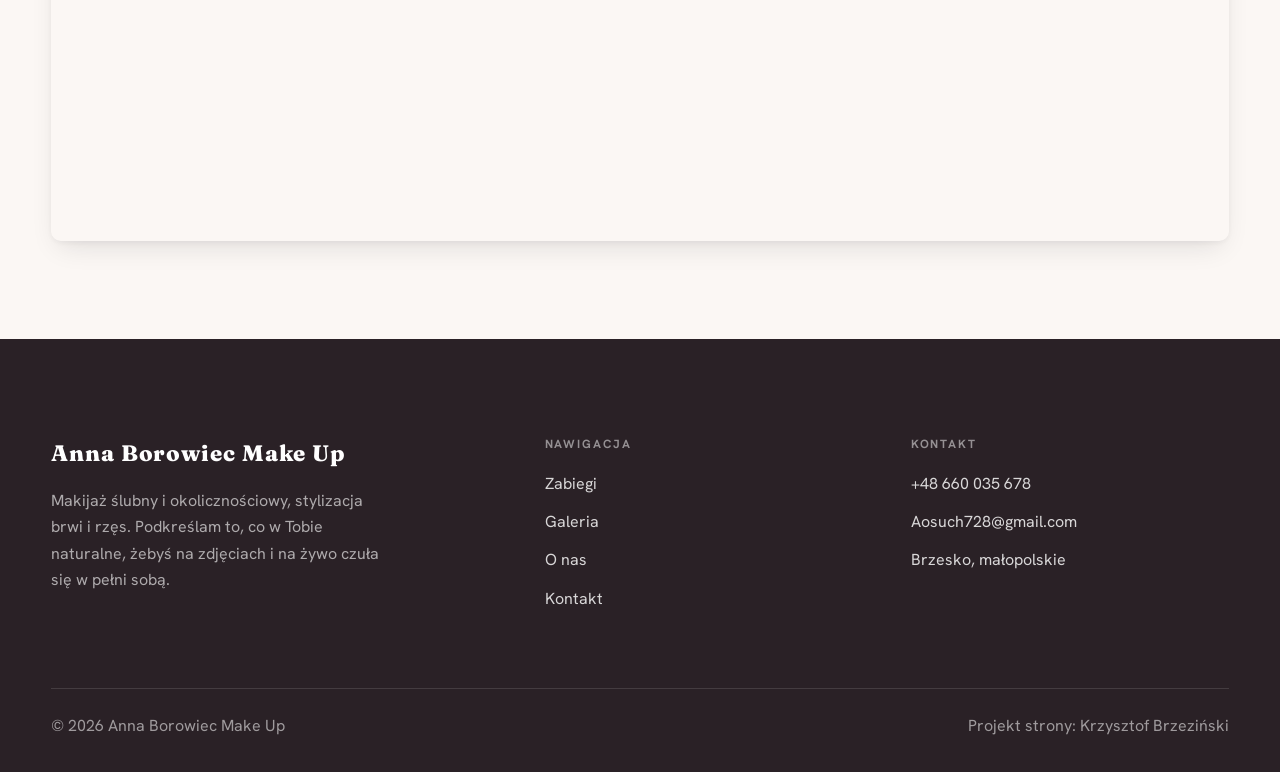
==== commit 2dc576c2: "[claude-edit][cmt:1238a06b-80a1-4be4-86d3-d40761911084] logo AB z Booksy w nav + hero ze zdjęciem wł" ====
--- a/kontakt.html
+++ b/kontakt.html
@@ -14,7 +14,7 @@
 
 <header class="nav">
   <div class="wrap nav-inner">
-    <a class="brand" href="index.html"><span class="name">Anna Borowiec Make Up</span><span class="sub">Brzesko</span></a>
+    <a class="brand" href="index.html"><img class="brand-logo" src="img/logo.jpg" alt="Anna Borowiec Make Up - logo AB"><span class="name">Anna Borowiec Make Up</span><span class="sub">Brzesko</span></a>
     <nav class="nav-links">
       <a href="oferta.html">Zabiegi</a>
       <a href="realizacje.html">Galeria</a>
--- a/assets/styles.css
+++ b/assets/styles.css
@@ -601,3 +601,8 @@
 [style*="g13.jpg"]{background-position:38% 50%}
 img[src$="/g14.jpg"]{object-position:35% 52%}
 [style*="g14.jpg"]{background-position:35% 52%}
+
+/* === Logo AB (Booksy) w nav + hero ze zdjęciem właścicielki === */
+.brand-logo{border-radius:50%}                     /* logo kwadratowe z beżowym tłem -> okrągły monogram */
+.nav .brand{align-items:center}                    /* wyśrodkuj logo względem tekstu (nadpisuje baseline) */
+.hs-fig img{object-position:50% 12%}               /* mobile (kadr 5/4): trzymaj twarz w kadrze, tnij dół */
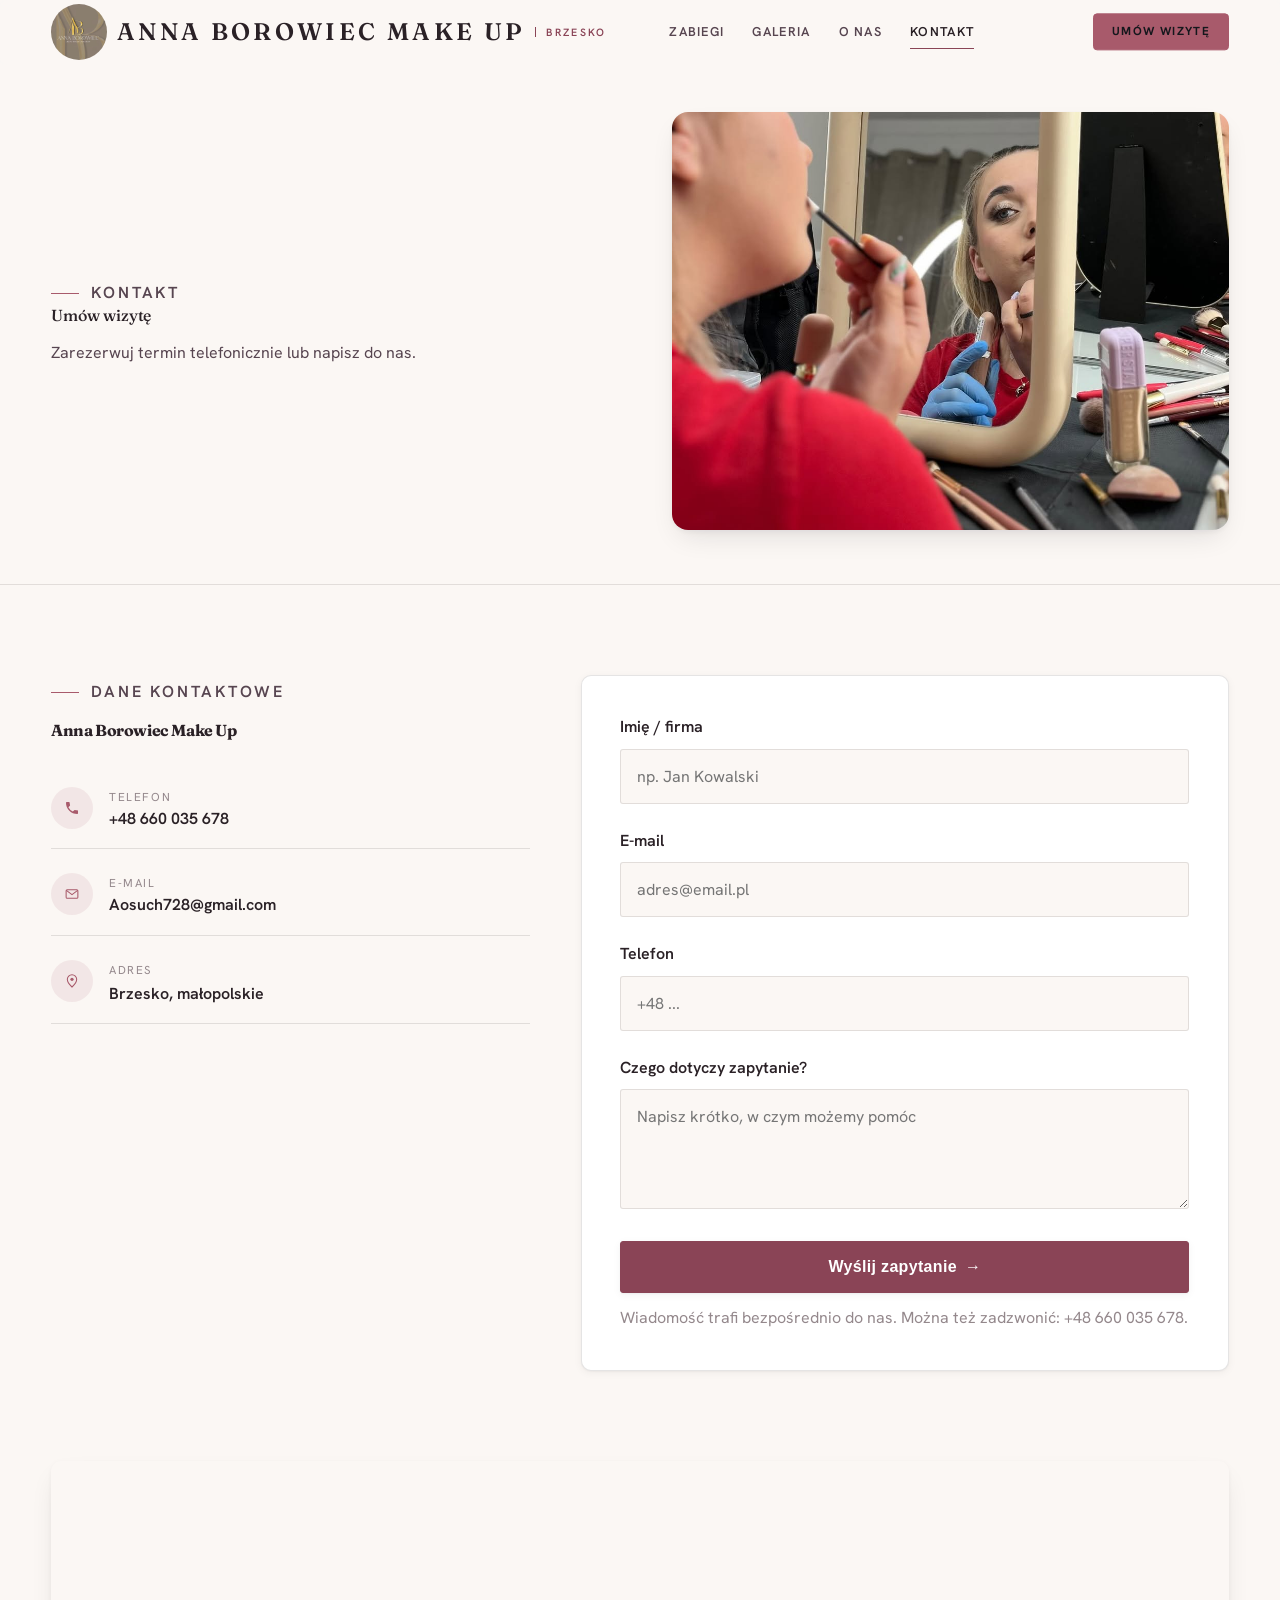
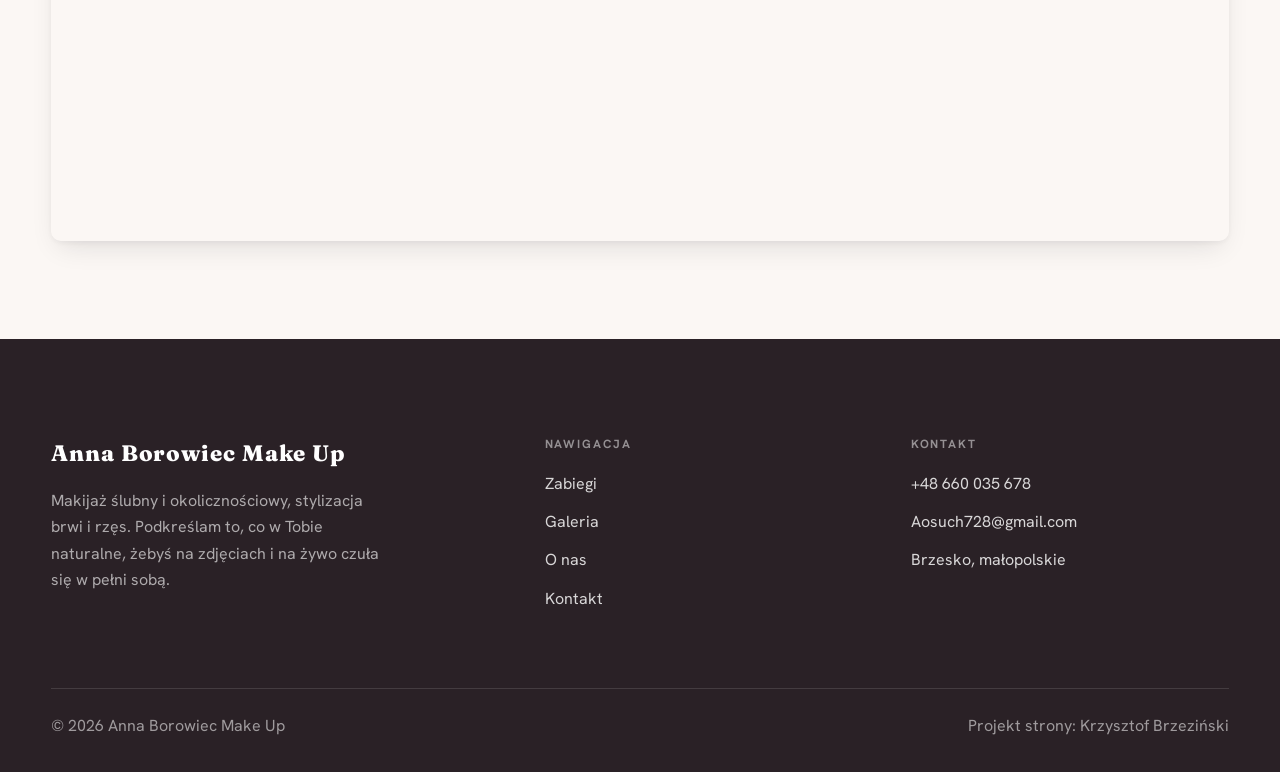
==== commit 1b983e9f: "Hero: pelny kadr z Booksy (twarz z marginesem, retusz napisu, upscale 1038px) + wieksze logo w nav (" ====
--- a/kontakt.html
+++ b/kontakt.html
@@ -8,7 +8,7 @@
 <link rel="preconnect" href="https://fonts.googleapis.com">
 <link rel="preconnect" href="https://fonts.gstatic.com" crossorigin>
 <link href="https://fonts.googleapis.com/css2?family=Fraunces:wght@500;600;700&family=Hanken+Grotesk:wght@400;500;600&display=swap" rel="stylesheet">
-<link rel="stylesheet" href="assets/styles.css">
+<link rel="stylesheet" href="assets/styles.css?v=3">
 </head>
 <body>
 
--- a/assets/styles.css
+++ b/assets/styles.css
@@ -401,8 +401,8 @@
 @media(max-width:760px){.gateways{grid-template-columns:1fr}.gateway{aspect-ratio:16/10}}
 
 /* 8) LOGO klienta w nagłówku (gdy podane --logo) */
-.brand-logo{height:40px;width:auto;max-width:220px;object-fit:contain;display:block}
-.nav.is-stuck .brand-logo{height:34px}
+.brand-logo{height:56px;width:auto;max-width:220px;object-fit:contain;display:block}
+.nav.is-stuck .brand-logo{height:46px}
 @media(max-width:680px){.brand-logo{height:32px}}
 
 /* === rodzina: wellness === */
